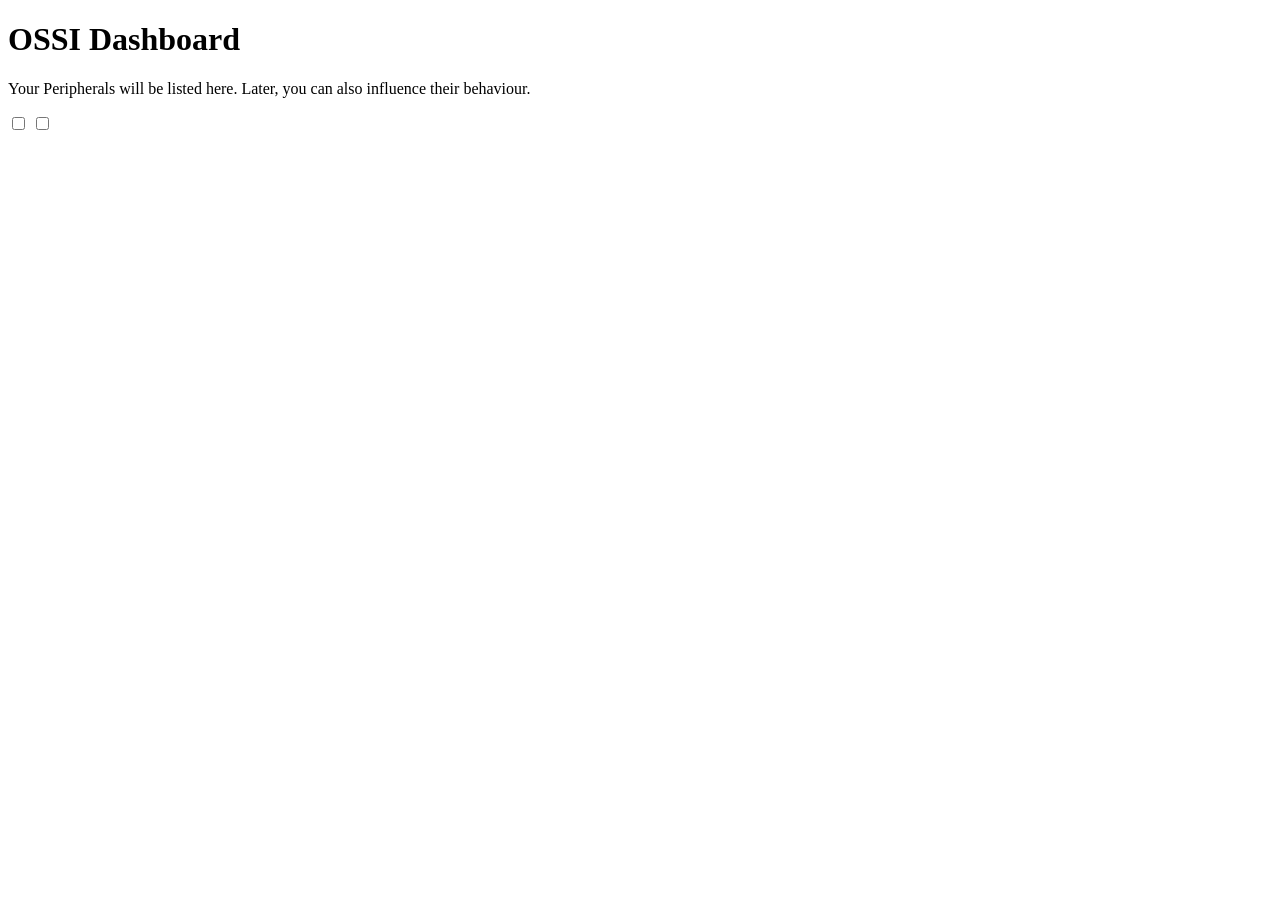
==== app/src/main/assets/index.html @ a19f980b "initial commit" ====
<!DOCTYPE html><!-- Handled by Exflow.site -->
<html lang="en">

<head>
    <meta charset="utf-8"/>
    <title>Gabriel&#x27;s Sublime Site</title>
    <meta content="width=device-width, initial-scale=1" name="viewport"/>
    <meta content="Webflow" name="generator"/>
    <meta name="color-scheme" content="light dark">
    <link rel="stylesheet" href="/css/templatemo-crypto-dashboard.css">

</head>

<body>
    <h1>OSSI Dashboard</h1>
    <p>Your Peripherals will be listed here. Later, you can also influence their behaviour.</p>

    <label class="switch">
        <input type="checkbox">
        <span class="slider"></span>
    </label>

    <!-- Rounded switch -->
    <label class="switch">
        <input type="checkbox">
        <span class="slider round"></span>
    </label>
</body>
</html>
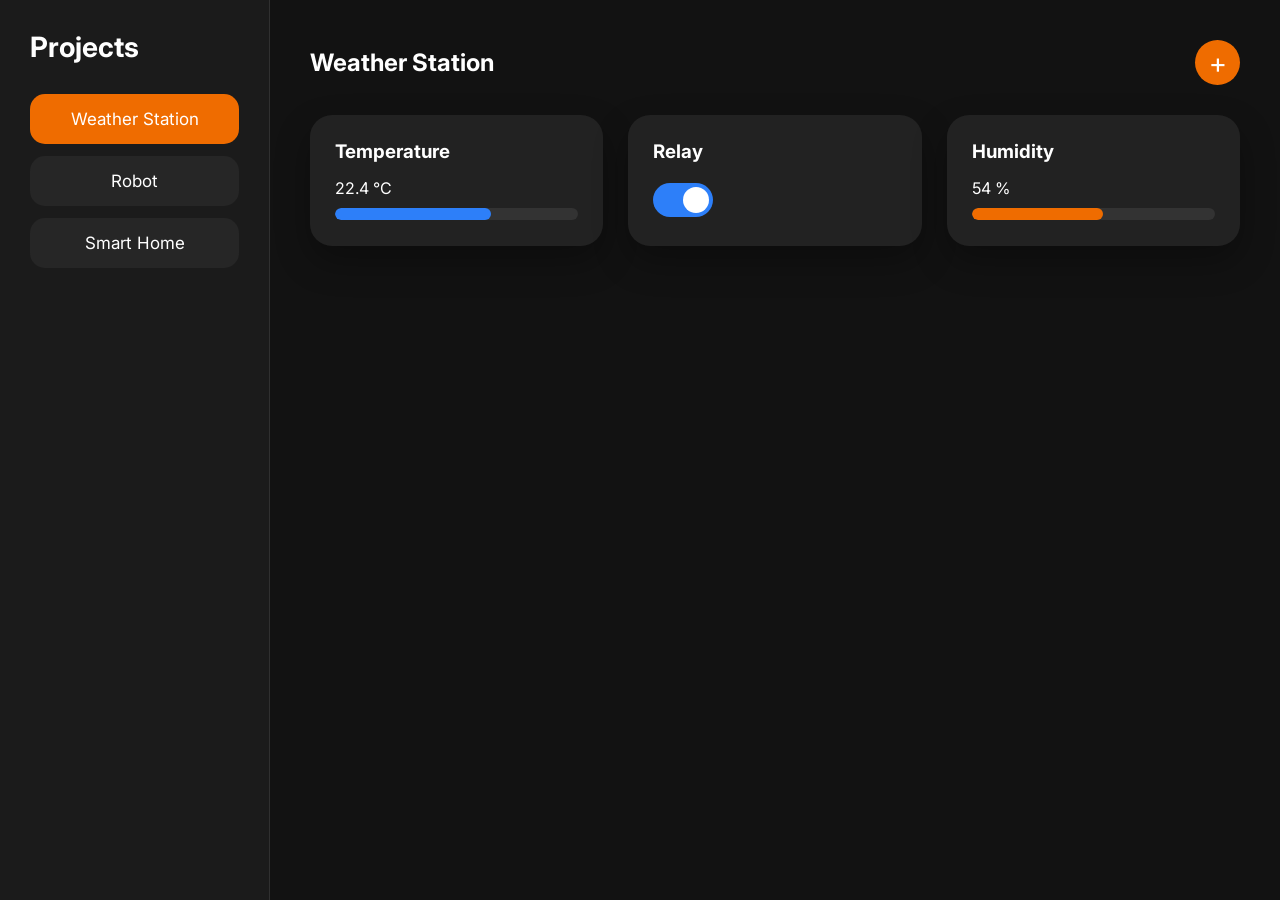
==== commit d7f73e75: "added bluetooth connectibility, simplified updateModulefromDB function, plus some minor issues with " ====
--- a/app/src/main/assets/index.html
+++ b/app/src/main/assets/index.html
@@ -1,29 +1,95 @@
-<!DOCTYPE html><!-- Handled by Exflow.site -->
-<html lang="en">
+<!DOCTYPE html>
+<html lang="de">
+<head>
+    <meta charset="UTF-8">
+    <title>Projects Dashboard</title>
 
-<head>
-    <meta charset="utf-8"/>
-    <title>Gabriel&#x27;s Sublime Site</title>
-    <meta content="width=device-width, initial-scale=1" name="viewport"/>
-    <meta content="Webflow" name="generator"/>
-    <meta name="color-scheme" content="light dark">
-    <link rel="stylesheet" href="/css/templatemo-crypto-dashboard.css">
+    <link rel="stylesheet" href="style.css">
 
+    <link href="https://fonts.googleapis.com/css2?family=Inter:wght@300;400;600;700&display=swap" rel="stylesheet">
 </head>
 
 <body>
-    <h1>OSSI Dashboard</h1>
-    <p>Your Peripherals will be listed here. Later, you can also influence their behaviour.</p>
 
-    <label class="switch">
-        <input type="checkbox">
-        <span class="slider"></span>
-    </label>
+<div class="sidebar">
 
-    <!-- Rounded switch -->
-    <label class="switch">
-        <input type="checkbox">
-        <span class="slider round"></span>
-    </label>
+    <h1>Projects</h1>
+
+    <button class="project active">Weather Station</button>
+    <button class="project">Robot</button>
+    <button class="project">Smart Home</button>
+
+</div>
+
+<div class="content">
+
+    <div class="topbar">
+
+        <h2>Weather Station</h2>
+
+        <button class="add">
+            +
+        </button>
+
+    </div>
+
+    <div class="cards">
+
+        <div class="card">
+
+            <h3>Temperature</h3>
+
+            <div class="sensor">
+
+                <span>22.4 °C</span>
+
+                <div class="progress">
+
+                    <div class="fill blue" style="width:64%"></div>
+
+                </div>
+
+            </div>
+
+        </div>
+
+        <div class="card">
+
+            <h3>Relay</h3>
+
+            <label class="switch">
+
+                <input type="checkbox" checked>
+
+                <span class="slider"></span>
+
+            </label>
+
+        </div>
+
+        <div class="card">
+
+            <h3>Humidity</h3>
+
+            <div class="sensor">
+
+                <span>54 %</span>
+
+                <div class="progress">
+
+                    <div class="fill orange" style="width:54%"></div>
+
+                </div>
+
+            </div>
+
+        </div>
+
+    </div>
+
+</div>
+
+<script src="script.js"></script>
+
 </body>
 </html>
--- a/app/src/main/assets/style.css
+++ b/app/src/main/assets/style.css
@@ -0,0 +1,257 @@
+*{
+margin:0;
+padding:0;
+box-sizing:border-box;
+font-family:Inter,sans-serif;
+}
+
+body{
+
+display:flex;
+background:#121212;
+color:white;
+height:100vh;
+
+}
+
+.sidebar{
+
+width:270px;
+background:#1b1b1b;
+
+padding:30px;
+
+border-right:1px solid #303030;
+
+}
+
+.sidebar h1{
+
+margin-bottom:30px;
+font-size:28px;
+
+}
+
+.project{
+
+width:100%;
+padding:15px;
+margin-bottom:12px;
+
+background:#262626;
+
+color:white;
+
+border:none;
+
+border-radius:15px;
+
+cursor:pointer;
+
+transition:.3s;
+
+font-size:17px;
+
+}
+
+.project:hover{
+
+background:#2d7ff9;
+
+transform:translateX(5px);
+
+}
+
+.project.active{
+
+background:#ef6c00;
+
+}
+
+.content{
+
+flex:1;
+
+padding:40px;
+
+}
+
+.topbar{
+
+display:flex;
+
+justify-content:space-between;
+
+align-items:center;
+
+margin-bottom:30px;
+
+}
+
+.add{
+
+width:45px;
+
+height:45px;
+
+border:none;
+
+border-radius:50%;
+
+background:#ef6c00;
+
+color:white;
+
+font-size:28px;
+
+cursor:pointer;
+
+transition:.3s;
+
+}
+
+.add:hover{
+
+transform:rotate(90deg);
+
+}
+
+.cards{
+
+display:grid;
+
+grid-template-columns:repeat(auto-fill,minmax(280px,1fr));
+
+gap:25px;
+
+}
+
+.card{
+
+background:rgba(40,40,40,.75);
+
+backdrop-filter:blur(20px);
+
+padding:25px;
+
+border-radius:22px;
+
+transition:.3s;
+
+box-shadow:0 15px 35px rgba(0,0,0,.3);
+
+}
+
+.card:hover{
+
+transform:translateY(-6px);
+
+}
+
+.sensor{
+
+margin-top:15px;
+
+}
+
+.progress{
+
+height:12px;
+
+border-radius:50px;
+
+background:#333;
+
+overflow:hidden;
+
+margin-top:10px;
+
+}
+
+.fill{
+
+height:100%;
+
+border-radius:50px;
+
+}
+
+.blue{
+
+background:#2d7ff9;
+
+}
+
+.orange{
+
+background:#ef6c00;
+
+}
+
+.switch{
+
+position:relative;
+
+display:inline-block;
+
+width:60px;
+
+height:34px;
+
+margin-top:20px;
+
+}
+
+.switch input{
+
+display:none;
+
+}
+
+.slider{
+
+position:absolute;
+
+inset:0;
+
+background:#555;
+
+border-radius:50px;
+
+transition:.3s;
+
+}
+
+.slider:before{
+
+content:"";
+
+position:absolute;
+
+width:26px;
+
+height:26px;
+
+left:4px;
+
+top:4px;
+
+background:white;
+
+border-radius:50%;
+
+transition:.3s;
+
+}
+
+input:checked+.slider{
+
+background:#2d7ff9;
+
+}
+
+input:checked+.slider:before{
+
+transform:translateX(26px);
+
+}
